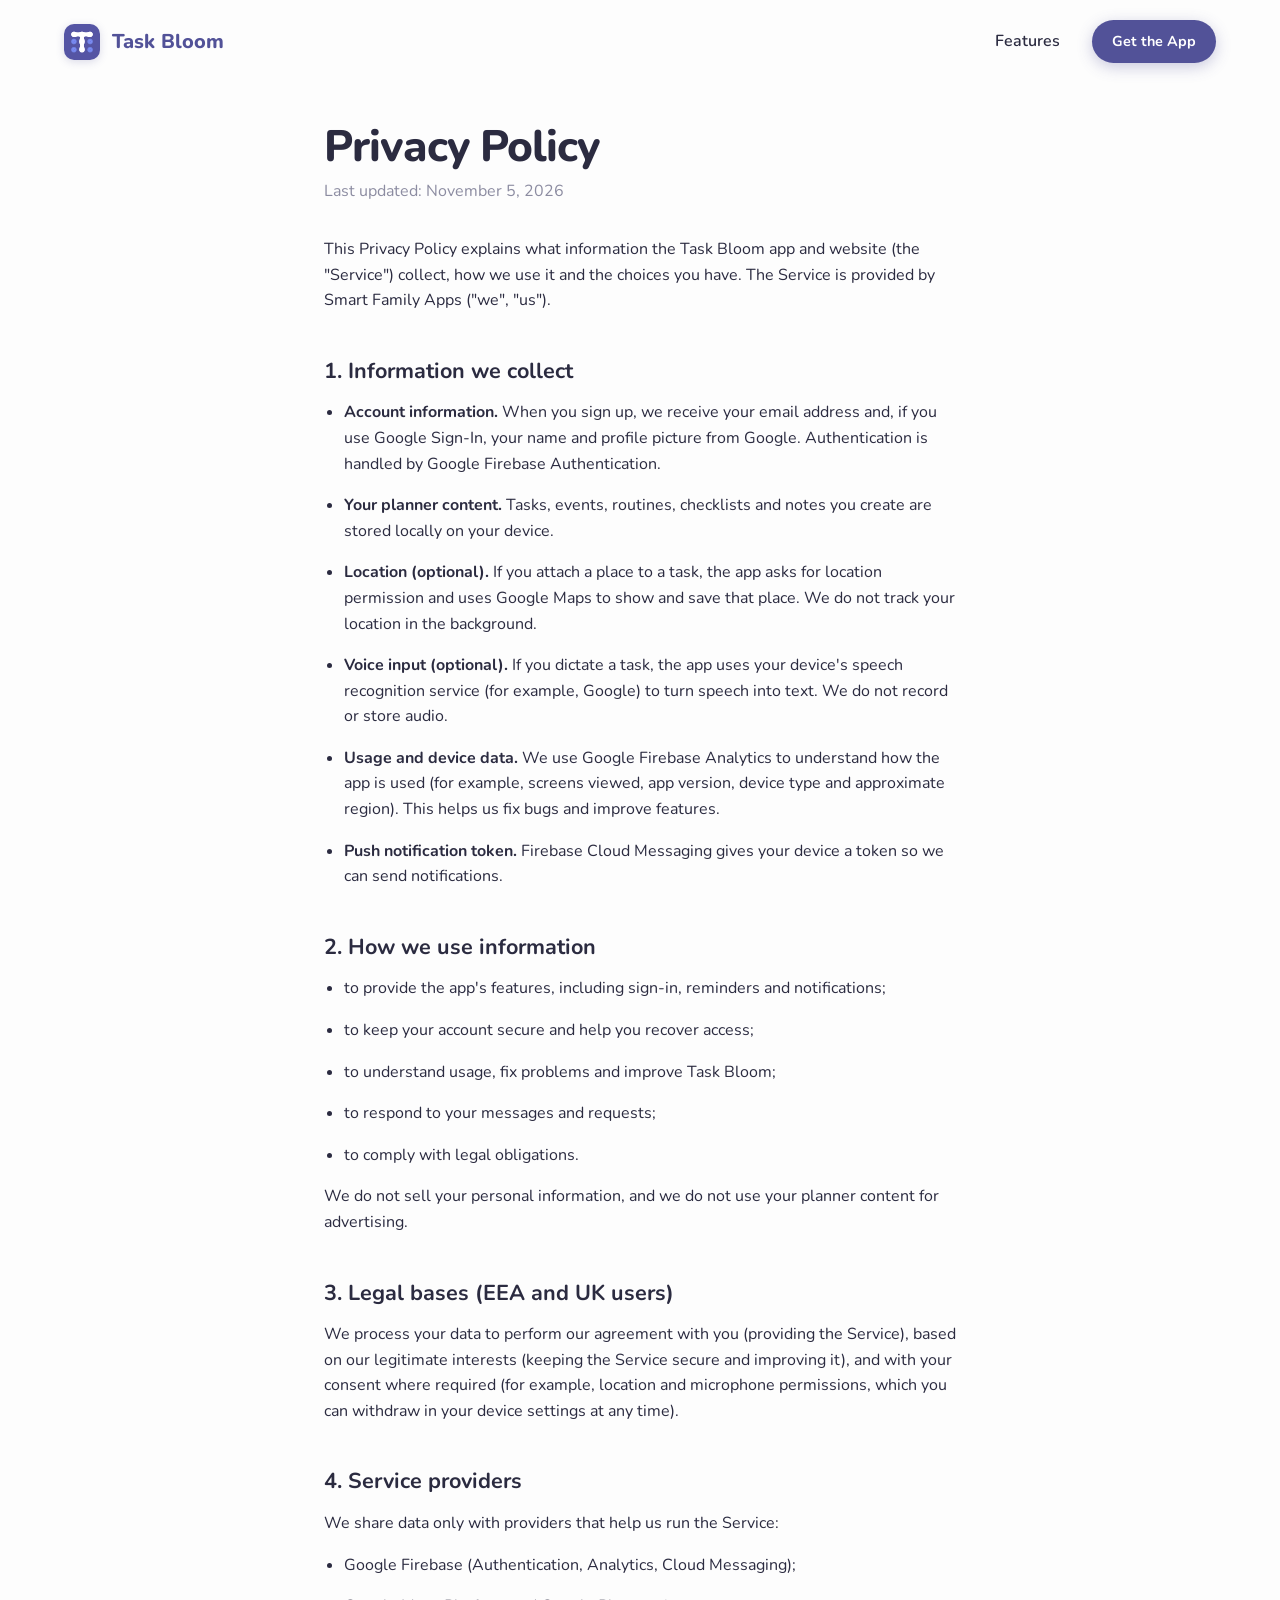
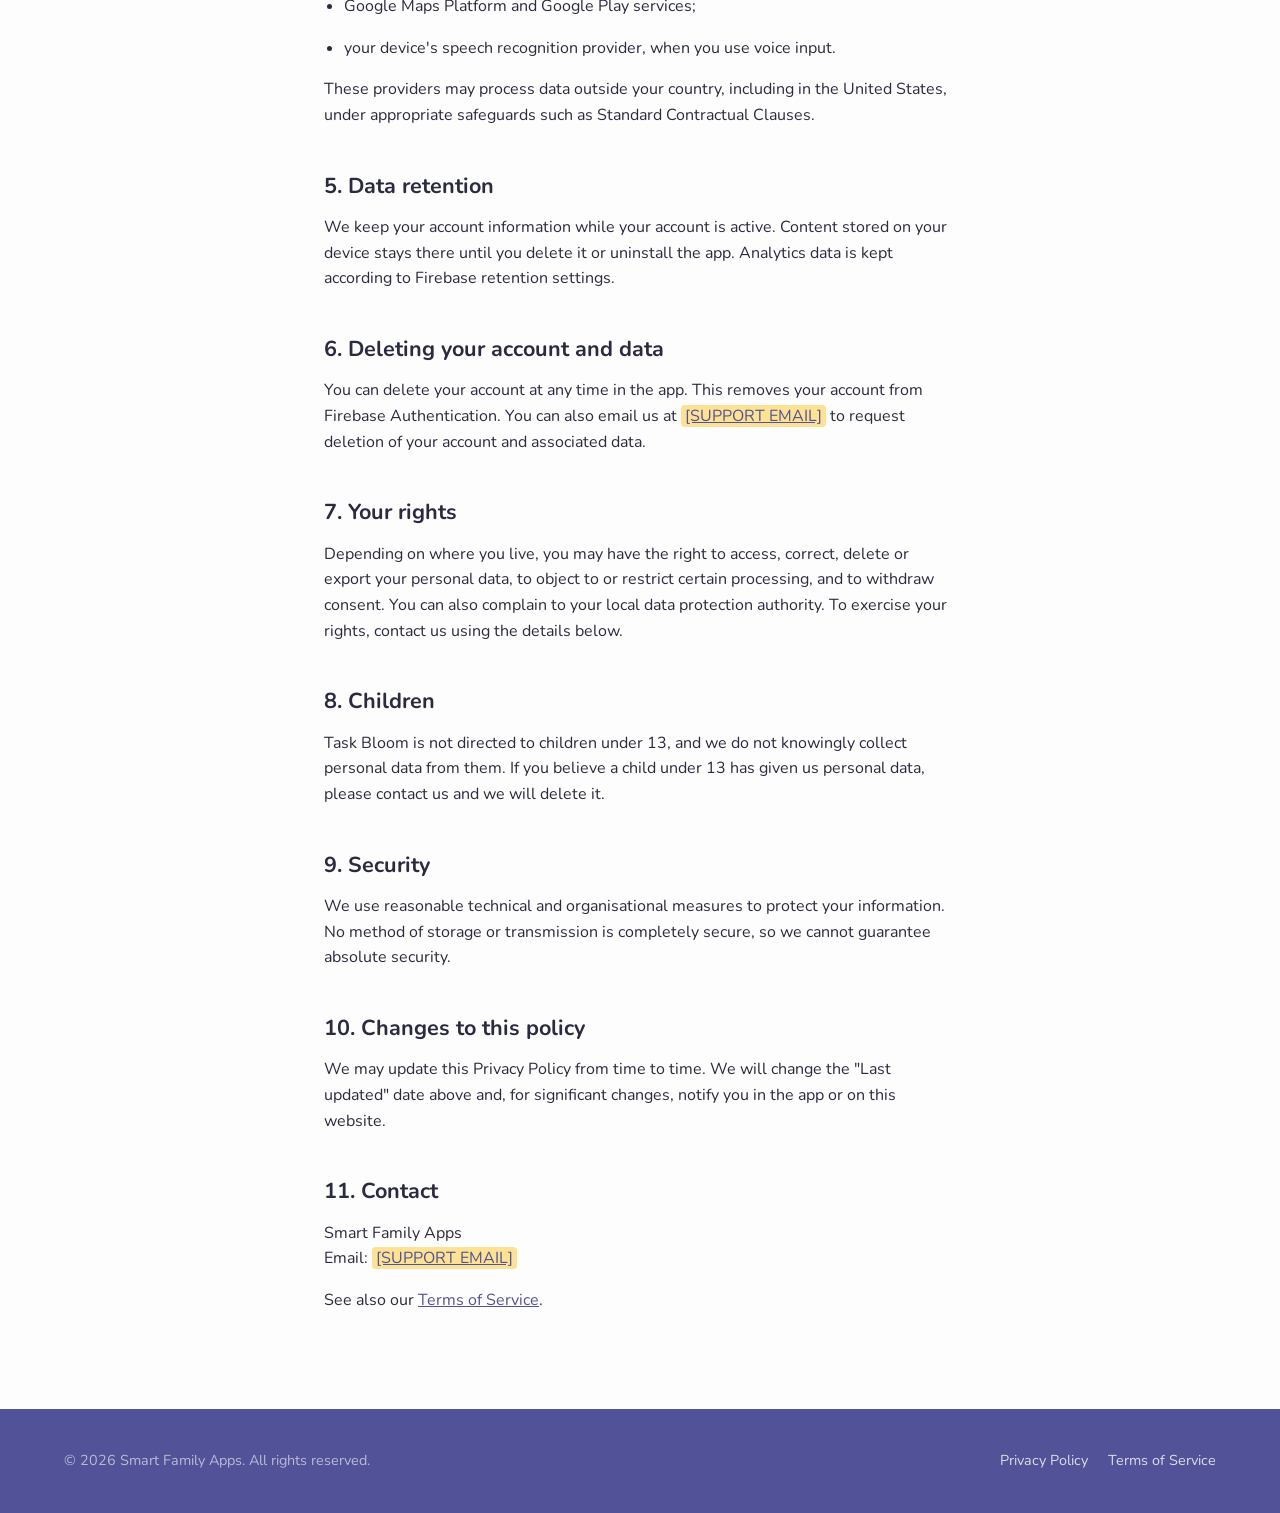
==== privacy.html @ 67cfdfa6 "Add Terms of Service and Privacy Policy pages, fix landing links - Add terms.html and privacy.html s" ====
<!DOCTYPE html>
<html lang="en">
<head>
    <meta charset="UTF-8">
    <meta name="viewport" content="width=device-width, initial-scale=1.0">
    <title>Privacy Policy | Task Bloom</title>
    <meta name="description" content="Privacy Policy for the Task Bloom student planner app.">
    <link rel="icon" type="image/svg+xml" href="logo.svg">
    <link rel="preconnect" href="https://fonts.googleapis.com">
    <link rel="preconnect" href="https://fonts.gstatic.com" crossorigin>
    <link href="https://fonts.googleapis.com/css2?family=Nunito:wght@400;600;700;800&display=swap" rel="stylesheet">
    <link rel="stylesheet" href="style.css?v=3">
</head>
<body>

    <nav class="navbar">
        <a href="index.html" class="logo">
            <img src="logo.svg" alt="Task Bloom" class="app-icon-small-img">
            <span>Task Bloom</span>
        </a>
        <div class="nav-links">
            <a href="index.html#features">Features</a>
            <a href="https://play.google.com/store/apps/details?id=com.smartfamily.studentplanner" target="_blank" rel="noopener" class="btn btn-primary btn-small">Get the App</a>
        </div>
    </nav>

    <main class="legal">
        <h1>Privacy Policy</h1>
        <p class="legal-updated">Last updated: November 5, 2026</p>

        <p>This Privacy Policy explains what information the Task Bloom app and website (the "Service") collect, how we use it and the choices you have. The Service is provided by Smart Family Apps ("we", "us").</p>

        <h2>1. Information we collect</h2>
        <ul>
            <li><strong>Account information.</strong> When you sign up, we receive your email address and, if you use Google Sign-In, your name and profile picture from Google. Authentication is handled by Google Firebase Authentication.</li>
            <li><strong>Your planner content.</strong> Tasks, events, routines, checklists and notes you create are stored locally on your device.</li>
            <li><strong>Location (optional).</strong> If you attach a place to a task, the app asks for location permission and uses Google Maps to show and save that place. We do not track your location in the background.</li>
            <li><strong>Voice input (optional).</strong> If you dictate a task, the app uses your device's speech recognition service (for example, Google) to turn speech into text. We do not record or store audio.</li>
            <li><strong>Usage and device data.</strong> We use Google Firebase Analytics to understand how the app is used (for example, screens viewed, app version, device type and approximate region). This helps us fix bugs and improve features.</li>
            <li><strong>Push notification token.</strong> Firebase Cloud Messaging gives your device a token so we can send notifications.</li>
        </ul>

        <h2>2. How we use information</h2>
        <ul>
            <li>to provide the app's features, including sign-in, reminders and notifications;</li>
            <li>to keep your account secure and help you recover access;</li>
            <li>to understand usage, fix problems and improve Task Bloom;</li>
            <li>to respond to your messages and requests;</li>
            <li>to comply with legal obligations.</li>
        </ul>
        <p>We do not sell your personal information, and we do not use your planner content for advertising.</p>

        <h2>3. Legal bases (EEA and UK users)</h2>
        <p>We process your data to perform our agreement with you (providing the Service), based on our legitimate interests (keeping the Service secure and improving it), and with your consent where required (for example, location and microphone permissions, which you can withdraw in your device settings at any time).</p>

        <h2>4. Service providers</h2>
        <p>We share data only with providers that help us run the Service:</p>
        <ul>
            <li>Google Firebase (Authentication, Analytics, Cloud Messaging);</li>
            <li>Google Maps Platform and Google Play services;</li>
            <li>your device's speech recognition provider, when you use voice input.</li>
        </ul>
        <p>These providers may process data outside your country, including in the United States, under appropriate safeguards such as Standard Contractual Clauses.</p>

        <h2>5. Data retention</h2>
        <p>We keep your account information while your account is active. Content stored on your device stays there until you delete it or uninstall the app. Analytics data is kept according to Firebase retention settings.</p>

        <h2>6. Deleting your account and data</h2>
        <p>You can delete your account at any time in the app. This removes your account from Firebase Authentication. You can also email us at <a href="mailto:support@example.com" class="todo">[SUPPORT EMAIL]</a> to request deletion of your account and associated data.</p>

        <h2>7. Your rights</h2>
        <p>Depending on where you live, you may have the right to access, correct, delete or export your personal data, to object to or restrict certain processing, and to withdraw consent. You can also complain to your local data protection authority. To exercise your rights, contact us using the details below.</p>

        <h2>8. Children</h2>
        <p>Task Bloom is not directed to children under 13, and we do not knowingly collect personal data from them. If you believe a child under 13 has given us personal data, please contact us and we will delete it.</p>

        <h2>9. Security</h2>
        <p>We use reasonable technical and organisational measures to protect your information. No method of storage or transmission is completely secure, so we cannot guarantee absolute security.</p>

        <h2>10. Changes to this policy</h2>
        <p>We may update this Privacy Policy from time to time. We will change the "Last updated" date above and, for significant changes, notify you in the app or on this website.</p>

        <h2>11. Contact</h2>
        <p>Smart Family Apps<br>Email: <a href="mailto:support@example.com" class="todo">[SUPPORT EMAIL]</a></p>

        <p>See also our <a href="terms.html">Terms of Service</a>.</p>
    </main>

    <footer class="legal-footer">
        <div class="footer-bottom">
            <p>&copy; 2026 Smart Family Apps. All rights reserved.</p>
            <div class="footer-links">
                <a href="privacy.html">Privacy Policy</a>
                <a href="terms.html">Terms of Service</a>
            </div>
        </div>
    </footer>

</body>
</html>
---- style.css ----
/* CSS Variables & Global Settings */
:root {
    --primary: #525298;
    --primary-light: #6a6ab5;
    --primary-dark: #3a3a70;
    --bg-light: #fdfdfd;
    --bg-alt: #f4f5f8;
    --text-main: #2b2b40;
    --text-muted: #8c8ca1;
    
    --pink: #ffb8d0;
    --blue: #a3c4f3;
    --yellow: #fde293;
    
    --priority-h: #e53935;
    --priority-m: #f6a11e;
    --priority-l: #4caf50;
    
    --radius-sm: 8px;
    --radius-md: 16px;
    --radius-lg: 24px;
    --radius-pill: 50px;
    
    --shadow-soft: 0 10px 30px rgba(82, 82, 152, 0.08);
    --shadow-float: 0 20px 40px rgba(82, 82, 152, 0.15);
    
    --transition: all 0.3s cubic-bezier(0.25, 0.8, 0.25, 1);
}

* {
    margin: 0;
    padding: 0;
    box-sizing: border-box;
}

html {
    scroll-behavior: smooth;
}

body {
    font-family: 'Nunito', sans-serif;
    color: var(--text-main);
    background-color: var(--bg-light);
    line-height: 1.6;
    overflow-x: hidden;
}

/* Typography */
h1 {
    font-size: clamp(2.5rem, 5vw, 4rem);
    font-weight: 800;
    line-height: 1.1;
    margin-bottom: 1.5rem;
    color: var(--text-main);
    letter-spacing: -1px;
}

h2 {
    font-size: clamp(2rem, 4vw, 3rem);
    font-weight: 700;
    margin-bottom: 1rem;
    color: var(--text-main);
}

h3 {
    font-size: 1.5rem;
    font-weight: 700;
    margin-bottom: 0.5rem;
}

p {
    font-size: 1.125rem;
    color: var(--text-muted);
    margin-bottom: 2rem;
}

.highlight {
    color: var(--primary);
    position: relative;
    display: inline-block;
}
.highlight::after {
    content: '';
    position: absolute;
    bottom: 5px;
    left: 0;
    width: 100%;
    height: 10px;
    background-color: var(--pink);
    opacity: 0.4;
    z-index: -1;
    border-radius: 10px;
}

/* Buttons */
.btn {
    display: inline-flex;
    align-items: center;
    justify-content: center;
    gap: 8px;
    padding: 14px 28px;
    border-radius: var(--radius-pill);
    font-weight: 700;
    font-size: 1rem;
    text-decoration: none;
    transition: var(--transition);
    cursor: pointer;
    border: none;
}

.btn-small {
    padding: 10px 20px;
    font-size: 0.9rem;
}

.btn-large {
    padding: 18px 36px;
    font-size: 1.125rem;
}

.btn-primary {
    background-color: var(--primary);
    color: white;
    box-shadow: 0 4px 15px rgba(82, 82, 152, 0.3);
}

.btn-primary:hover {
    background-color: var(--primary-dark);
    transform: translateY(-2px);
    box-shadow: 0 8px 25px rgba(82, 82, 152, 0.4);
}

.btn-secondary {
    background-color: white;
    color: var(--text-main);
    border: 1px solid #eaeaea;
    box-shadow: var(--shadow-soft);
}

.btn-secondary:hover {
    border-color: var(--primary-light);
    color: var(--primary);
    transform: translateY(-2px);
}

.cta-buttons {
    display: flex;
    gap: 16px;
    flex-wrap: wrap;
}
.cta-buttons.center {
    justify-content: center;
}

/* Navigation */
.navbar {
    display: flex;
    justify-content: space-between;
    align-items: center;
    padding: 20px 5%;
    max-width: 1400px;
    margin: 0 auto;
    position: relative;
    z-index: 100;
}

.logo {
    display: flex;
    align-items: center;
    gap: 12px;
    font-weight: 800;
    font-size: 1.25rem;
    color: var(--primary);
}

.app-icon-small {
    width: 36px;
    height: 36px;
    background-color: var(--primary);
    color: white;
    border-radius: 10px;
    display: flex;
    align-items: center;
    justify-content: center;
    font-size: 1.2rem;
    font-weight: 800;
}

.nav-links {
    display: flex;
    align-items: center;
    gap: 32px;
}

.nav-links a:not(.btn) {
    color: var(--text-main);
    text-decoration: none;
    font-weight: 600;
    transition: var(--transition);
}

.nav-links a:not(.btn):hover {
    color: var(--primary);
}

/* Hero Section */
.hero {
    display: grid;
    grid-template-columns: 1fr 1fr;
    gap: 40px;
    padding: 60px 5% 100px;
    max-width: 1400px;
    margin: 0 auto;
    align-items: center;
}

.hero-content {
    max-width: 600px;
}

.pill {
    display: inline-block;
    padding: 6px 16px;
    background-color: rgba(82, 82, 152, 0.1);
    color: var(--primary);
    border-radius: var(--radius-pill);
    font-size: 0.875rem;
    font-weight: 700;
    margin-bottom: 24px;
}

.social-proof {
    display: flex;
    align-items: center;
    gap: 16px;
    margin-top: 40px;
}

.avatars {
    display: flex;
}

.avatar {
    width: 40px;
    height: 40px;
    border-radius: 50%;
    border: 3px solid white;
    display: flex;
    align-items: center;
    justify-content: center;
    font-weight: 700;
    color: white;
    margin-left: -12px;
}
.avatar:first-child { margin-left: 0; background: var(--pink); }
.avatar:nth-child(2) { background: var(--blue); }
.avatar:nth-child(3) { background: var(--primary-light); }

.social-proof span {
    font-size: 0.9rem;
    font-weight: 600;
    color: var(--text-muted);
}

/* Hero Visual & Phone Mockup */
.hero-visual {
    position: relative;
    display: flex;
    justify-content: center;
    align-items: center;
}

.phone-mockup {
    width: 320px;
    height: 650px;
    background-color: #fff;
    border-radius: 40px;
    box-shadow: var(--shadow-float);
    border: 8px solid #f0f0f0;
    position: relative;
    overflow: hidden;
    animation: float 6s ease-in-out infinite;
}

@keyframes float {
    0% { transform: translateY(0); }
    50% { transform: translateY(-15px); }
    100% { transform: translateY(0); }
}

.phone-screen {
    width: 100%;
    height: 100%;
    background-color: #fbfbfd;
    position: relative;
    display: flex;
    flex-direction: column;
}

/* Mockup UI Elements */
.app-header {
    display: flex;
    justify-content: space-between;
    align-items: center;
    padding: 24px 20px 10px;
}

.user-avatar, .settings-btn {
    width: 40px;
    height: 40px;
    border-radius: 50%;
    border: 1px solid #eaeaea;
    display: flex;
    align-items: center;
    justify-content: center;
    color: var(--text-main);
}

.date-selector {
    display: flex;
    align-items: center;
    gap: 12px;
}
.current-date {
    display: flex;
    flex-direction: column;
    align-items: center;
    line-height: 1.2;
}
.current-date .day {
    font-size: 0.7rem;
    color: var(--text-muted);
}
.current-date strong {
    font-size: 0.9rem;
}

.greeting-section {
    padding: 10px 20px 20px;
    position: relative;
}
.greeting-section h2 {
    font-size: 1.8rem;
    color: var(--primary);
    margin: 0;
    letter-spacing: -0.5px;
}
.greeting-section p {
    font-size: 0.9rem;
    margin: 0;
}
.dot { position: absolute; border-radius: 50%; }
.dot-yellow { width: 8px; height: 8px; background: var(--yellow); top: 10px; right: 80px; }
.dot-blue { width: 12px; height: 12px; background: var(--blue); top: 30px; right: 40px; }
.dot-pink { width: 6px; height: 6px; background: var(--pink); bottom: 10px; right: 50px; }
.dot-pink-small { width: 4px; height: 4px; background: var(--pink); top: 40px; left: 10px; }

.tabs {
    display: flex;
    gap: 12px;
    padding: 0 20px;
    margin-bottom: 20px;
    overflow-x: hidden;
    align-items: center;
}
.tab {
    padding: 8px 16px;
    border-radius: var(--radius-pill);
    font-size: 0.8rem;
    font-weight: 600;
    color: var(--text-muted);
    white-space: nowrap;
}
.tab.active {
    background-color: var(--primary);
    color: white;
}
.trash-btn {
    margin-left: auto;
    width: 32px;
    height: 32px;
    border-radius: 50%;
    border: 1px solid #eaeaea;
    display: flex;
    align-items: center;
    justify-content: center;
}

.task-list {
    flex: 1;
    padding: 0 20px;
    display: flex;
    flex-direction: column;
    gap: 12px;
}
.task-card {
    background: white;
    border-radius: var(--radius-md);
    padding: 16px;
    display: flex;
    align-items: center;
    gap: 12px;
    border: 1px solid rgba(82, 82, 152, 0.05);
    box-shadow: 0 4px 10px rgba(0,0,0,0.02);
}
.checkbox {
    width: 20px;
    height: 20px;
    border-radius: 6px;
    border: 2px solid #ddd;
    display: flex;
    align-items: center;
    justify-content: center;
    color: white;
    font-size: 12px;
}
.checkbox.checked {
    background-color: var(--primary-light);
    border-color: var(--primary-light);
}
.task-info {
    flex: 1;
}
.task-info .category {
    font-size: 0.65rem;
    color: var(--text-muted);
    display: block;
    margin-bottom: 2px;
}
.task-info h4 {
    font-size: 0.9rem;
    font-weight: 700;
    color: var(--primary-dark);
    margin-bottom: 2px;
}
.task-info .date {
    font-size: 0.7rem;
    color: #aaa;
}
.task-meta {
    display: flex;
    flex-direction: column;
    align-items: flex-end;
    gap: 8px;
    color: var(--text-muted);
}
.priority {
    width: 20px;
    height: 20px;
    border-radius: 4px;
    display: flex;
    align-items: center;
    justify-content: center;
    font-size: 0.6rem;
    font-weight: 800;
    color: white;
}
.priority-high { background-color: var(--priority-h); }
.priority-medium { background-color: var(--priority-m); }
.priority-low { background-color: var(--priority-l); }

.bottom-nav {
    background: white;
    border-top: 1px solid #f0f0f0;
    display: flex;
    justify-content: space-around;
    align-items: center;
    padding: 15px 10px 25px;
    border-radius: 30px 30px 0 0;
    position: relative;
}
.nav-item {
    font-size: 1.5rem;
    color: var(--text-muted);
}
.nav-item.active {
    color: var(--primary);
}
.fab {
    width: 56px;
    height: 56px;
    background-color: var(--primary);
    border-radius: 50%;
    color: white;
    display: flex;
    align-items: center;
    justify-content: center;
    font-size: 1.5rem;
    box-shadow: 0 8px 20px rgba(82, 82, 152, 0.4);
    transform: translateY(-20px);
    border: 4px solid #fbfbfd;
}

/* Floating Badges */
.floating-badge {
    position: absolute;
    background: rgba(255, 255, 255, 0.9);
    backdrop-filter: blur(10px);
    padding: 12px 20px;
    border-radius: var(--radius-lg);
    display: flex;
    align-items: center;
    gap: 12px;
    box-shadow: var(--shadow-float);
    font-weight: 700;
    font-size: 0.9rem;
    border: 1px solid rgba(255,255,255,0.5);
    z-index: 10;
}
.badge-1 {
    top: 20%;
    left: -60px;
    animation: float 7s ease-in-out infinite 1s;
}
.badge-2 {
    bottom: 25%;
    right: -40px;
    animation: float 5s ease-in-out infinite 2s;
}
.icon-circle {
    width: 32px;
    height: 32px;
    background: var(--primary-light);
    color: white;
    border-radius: 50%;
    display: flex;
    align-items: center;
    justify-content: center;
}

/* Features Section */
.features {
    padding: 100px 5%;
    background-color: var(--bg-alt);
    text-align: center;
}

.section-header {
    max-width: 600px;
    margin: 0 auto 60px;
}

.feature-grid {
    display: grid;
    grid-template-columns: repeat(auto-fit, minmax(300px, 1fr));
    gap: 30px;
    max-width: 1200px;
    margin: 0 auto;
}

.feature-card {
    background: white;
    padding: 40px 30px;
    border-radius: var(--radius-lg);
    box-shadow: var(--shadow-soft);
    transition: var(--transition);
    text-align: left;
}

.feature-card:hover {
    transform: translateY(-10px);
    box-shadow: var(--shadow-float);
}

.feature-icon {
    width: 60px;
    height: 60px;
    background: rgba(82, 82, 152, 0.1);
    color: var(--primary);
    border-radius: 16px;
    display: flex;
    align-items: center;
    justify-content: center;
    font-size: 2rem;
    margin-bottom: 24px;
}

/* Footer */
footer {
    background-color: var(--primary);
    color: white;
    padding: 80px 5% 40px;
    text-align: center;
}

.footer-content {
    max-width: 800px;
    margin: 0 auto 80px;
}

.app-icon-large {
    width: 100px;
    height: 100px;
    background-color: white;
    border-radius: 24px;
    margin: 0 auto 30px;
    display: flex;
    align-items: center;
    justify-content: center;
    position: relative;
}
.app-icon-large span {
    font-size: 4rem;
    font-weight: 900;
    color: var(--primary);
    font-family: sans-serif;
}
.app-icon-large i {
    position: absolute;
    color: var(--primary-light);
    font-size: 1rem;
}
.mark-1 { top: 20px; left: 15px; }
.mark-2 { top: 20px; right: 15px; }
.mark-3 { bottom: 20px; left: 15px; }
.mark-4 { bottom: 20px; right: 15px; }

.footer-content h2 {
    color: white;
    margin-bottom: 20px;
}
.footer-content p {
    color: rgba(255,255,255,0.8);
}
.footer-content .btn-primary {
    background-color: white;
    color: var(--primary);
}
.footer-content .btn-primary:hover {
    background-color: var(--bg-alt);
}

.footer-bottom {
    border-top: 1px solid rgba(255,255,255,0.1);
    padding-top: 30px;
    display: flex;
    justify-content: space-between;
    align-items: center;
    max-width: 1200px;
    margin: 0 auto;
}
.footer-bottom p {
    margin: 0;
    font-size: 0.9rem;
    color: rgba(255,255,255,0.6);
}
.footer-links {
    display: flex;
    gap: 20px;
}
.footer-links a {
    color: rgba(255,255,255,0.8);
    text-decoration: none;
    font-size: 0.9rem;
    transition: var(--transition);
}
.footer-links a:hover {
    color: white;
}

.app-icon-large-img {
    width: 100px;
    height: 100px;
    border-radius: 24px;
    margin: 0 auto 30px;
    display: block;
    box-shadow: var(--shadow-soft);
}

.app-icon-small-img {
    width: 36px;
    height: 36px;
    border-radius: 10px;
    display: block;
    box-shadow: 0 2px 8px rgba(82, 82, 152, 0.2);
}

/* Responsive */
@media (max-width: 992px) {
    .hero {
        grid-template-columns: 1fr;
        text-align: center;
    }
    .hero-content {
        margin: 0 auto;
    }
    .cta-buttons {
        justify-content: center;
    }
    .social-proof {
        justify-content: center;
    }
    .floating-badge {
        display: none;
    }
}

@media (max-width: 768px) {
    h1 {
        font-size: 2.5rem;
    }
    .nav-links a:not(.btn) {
        display: none;
    }
    .footer-bottom {
        flex-direction: column;
        gap: 20px;
    }
}

/* Legal pages (Terms of Service, Privacy Policy) */
a.logo {
    text-decoration: none;
}

.legal {
    max-width: 760px;
    margin: 0 auto;
    padding: 40px 5% 80px;
}

.legal h1 {
    font-size: clamp(2rem, 4vw, 2.75rem);
    margin-bottom: 0.5rem;
}

.legal h2 {
    font-size: 1.35rem;
    margin: 2.5rem 0 0.75rem;
}

.legal p,
.legal li {
    font-size: 1rem;
    color: var(--text-main);
    margin-bottom: 1rem;
}

.legal ul {
    padding-left: 1.25rem;
    margin-bottom: 1rem;
}

.legal a {
    color: var(--primary);
}

.legal .legal-updated {
    color: var(--text-muted);
    margin-bottom: 2rem;
}

.legal .todo {
    background: var(--yellow);
    border-radius: 4px;
    padding: 0 4px;
}

.legal-footer {
    padding: 40px 5%;
}

.legal-footer .footer-bottom {
    border-top: none;
    padding-top: 0;
}
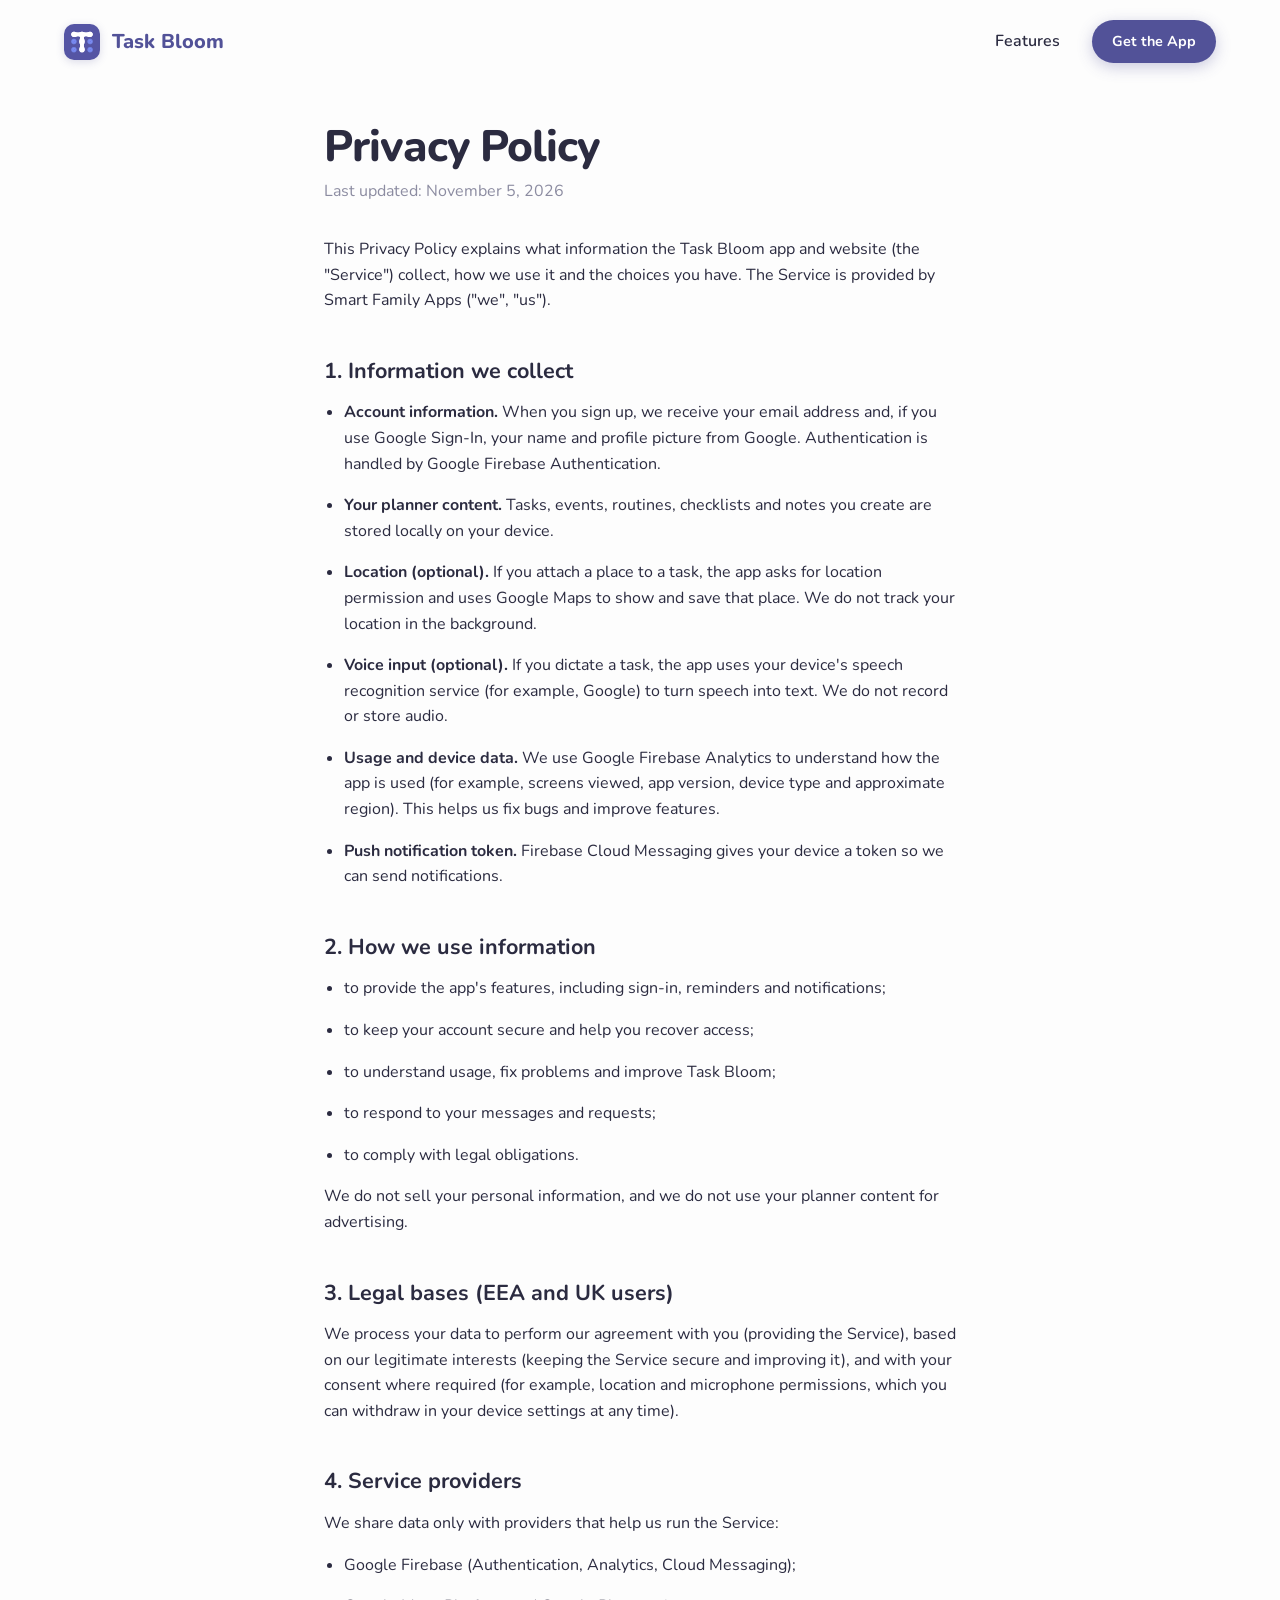
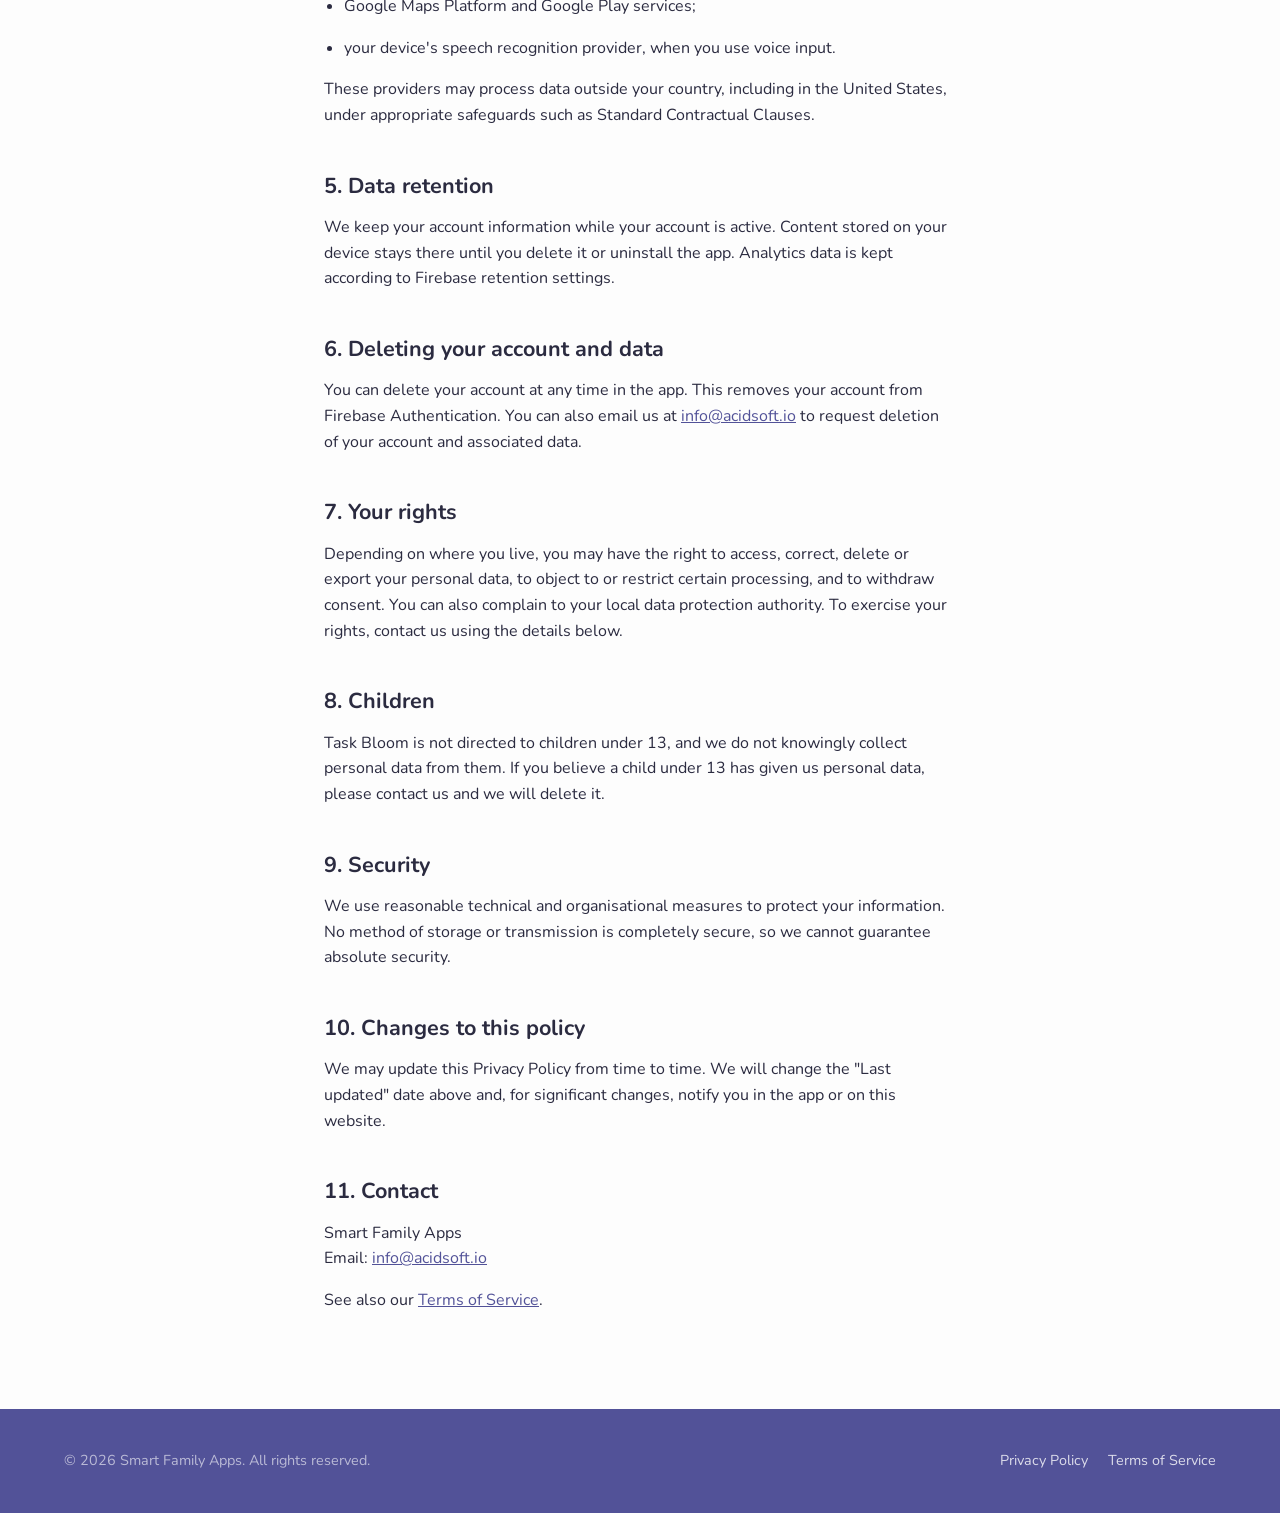
==== commit 88f538d7: "Fill in governing law (Ukraine) and contact email in legal pages Co-Authored-By: Claude Opus 5.5 <no" ====
--- a/privacy.html
+++ b/privacy.html
@@ -66,7 +66,7 @@
         <p>We keep your account information while your account is active. Content stored on your device stays there until you delete it or uninstall the app. Analytics data is kept according to Firebase retention settings.</p>
 
         <h2>6. Deleting your account and data</h2>
-        <p>You can delete your account at any time in the app. This removes your account from Firebase Authentication. You can also email us at <a href="mailto:support@example.com" class="todo">[SUPPORT EMAIL]</a> to request deletion of your account and associated data.</p>
+        <p>You can delete your account at any time in the app. This removes your account from Firebase Authentication. You can also email us at <a href="mailto:info@acidsoft.io">info@acidsoft.io</a> to request deletion of your account and associated data.</p>
 
         <h2>7. Your rights</h2>
         <p>Depending on where you live, you may have the right to access, correct, delete or export your personal data, to object to or restrict certain processing, and to withdraw consent. You can also complain to your local data protection authority. To exercise your rights, contact us using the details below.</p>
@@ -81,7 +81,7 @@
         <p>We may update this Privacy Policy from time to time. We will change the "Last updated" date above and, for significant changes, notify you in the app or on this website.</p>
 
         <h2>11. Contact</h2>
-        <p>Smart Family Apps<br>Email: <a href="mailto:support@example.com" class="todo">[SUPPORT EMAIL]</a></p>
+        <p>Smart Family Apps<br>Email: <a href="mailto:info@acidsoft.io">info@acidsoft.io</a></p>
 
         <p>See also our <a href="terms.html">Terms of Service</a>.</p>
     </main>
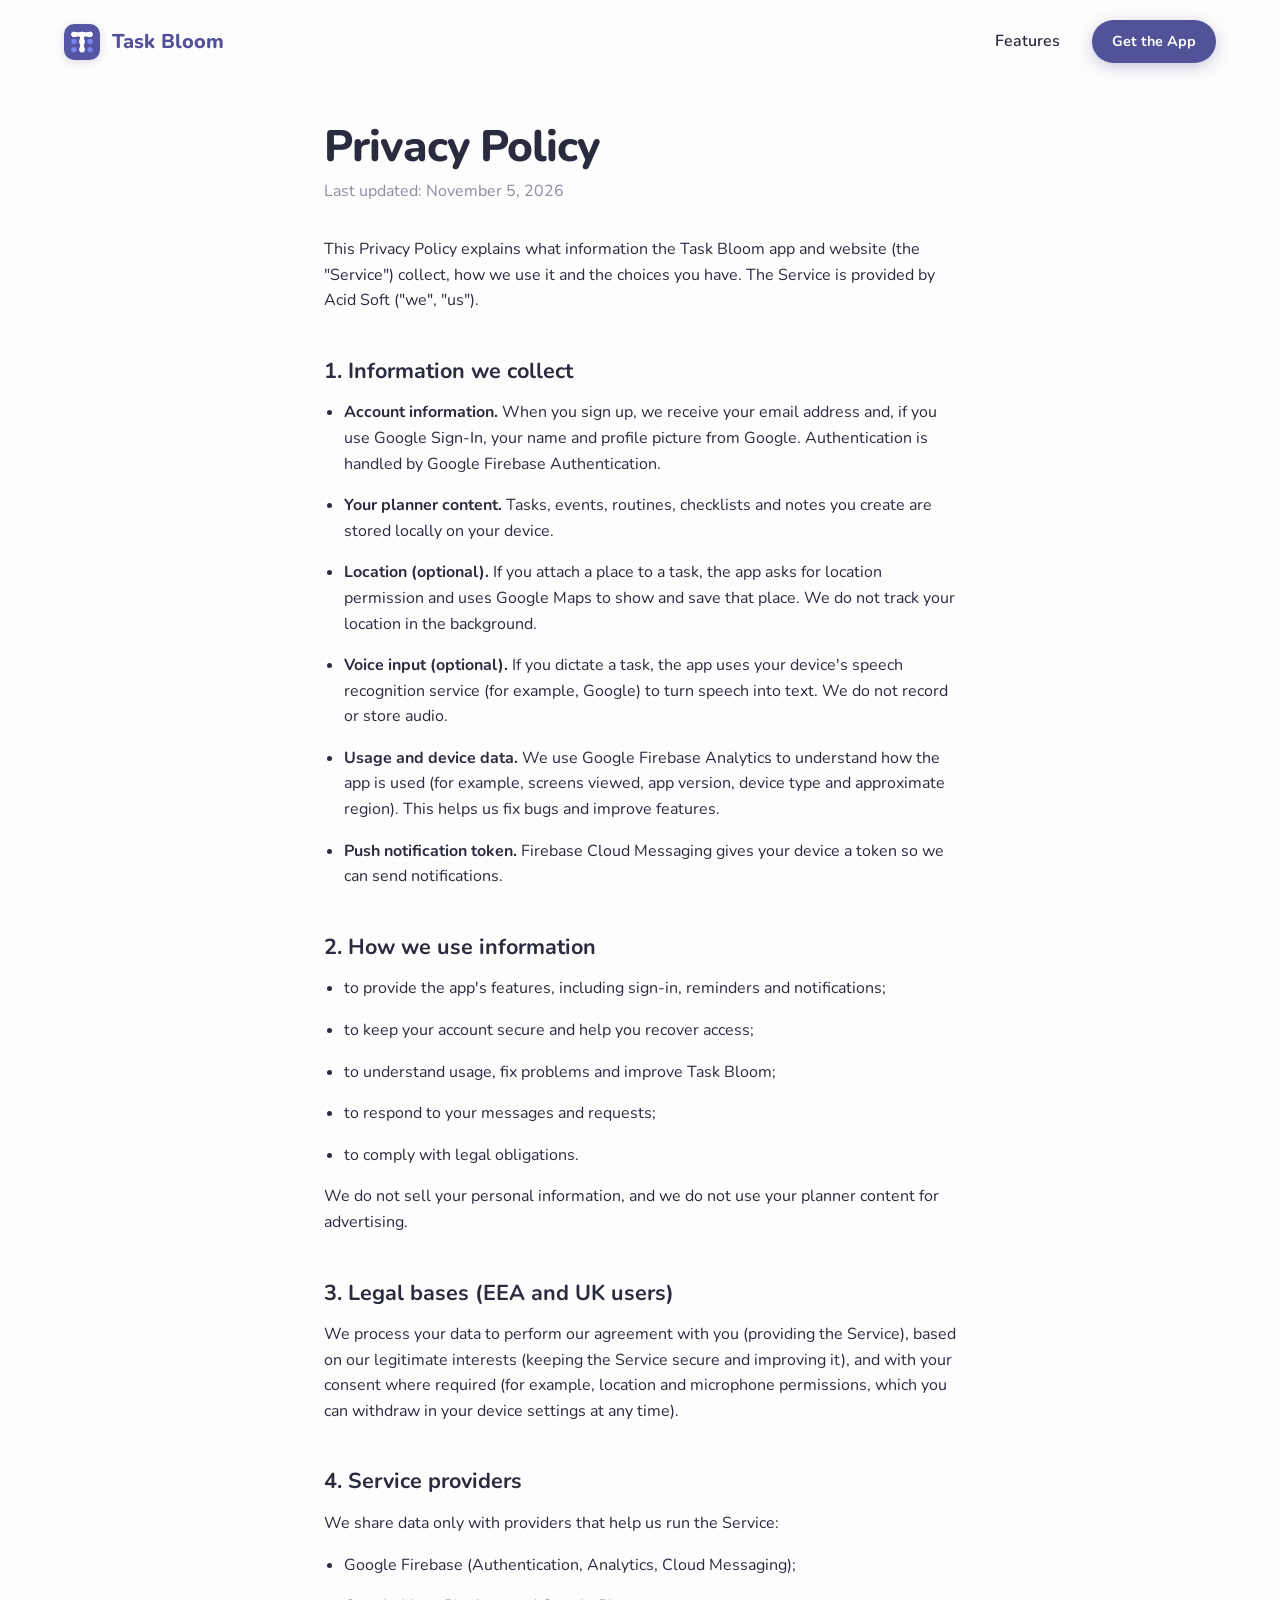
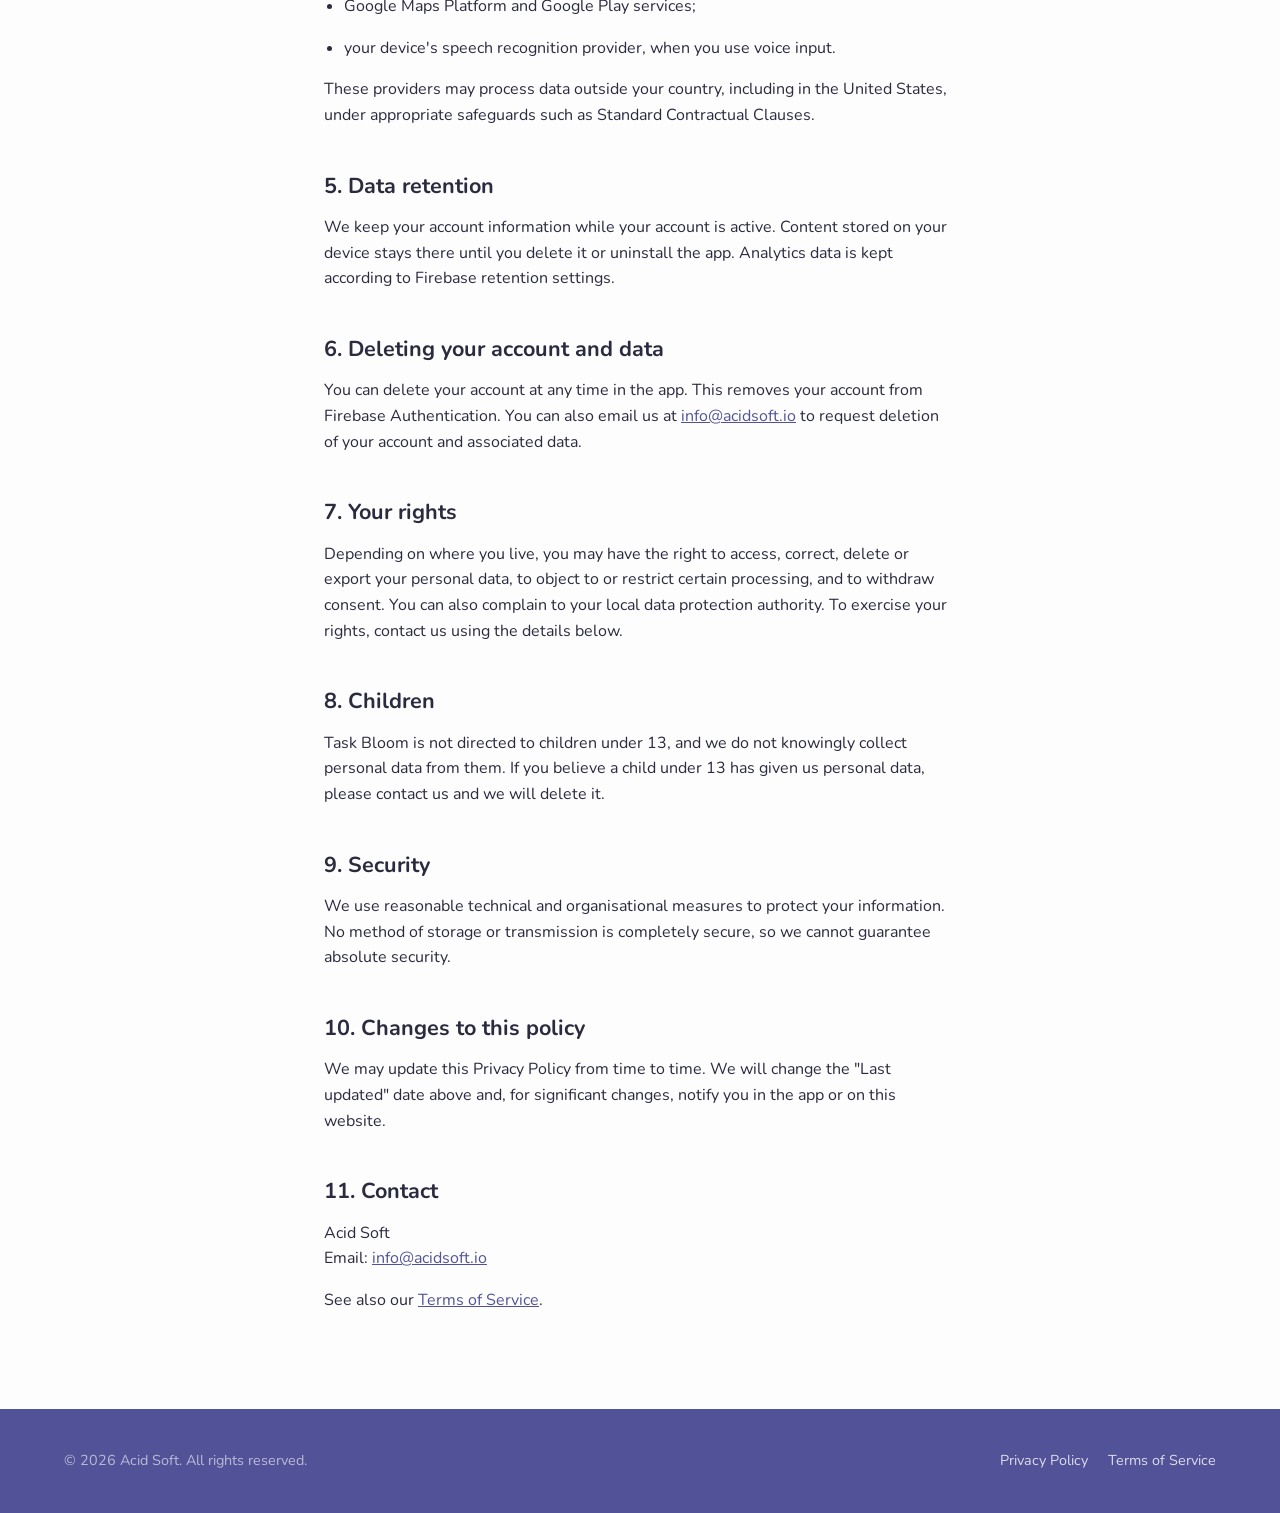
==== commit 38058a90: "Rename company to Acid Soft and remove user count claim - Replace Smart Family Apps with Acid Soft o" ====
--- a/privacy.html
+++ b/privacy.html
@@ -28,7 +28,7 @@
         <h1>Privacy Policy</h1>
         <p class="legal-updated">Last updated: November 5, 2026</p>
 
-        <p>This Privacy Policy explains what information the Task Bloom app and website (the "Service") collect, how we use it and the choices you have. The Service is provided by Smart Family Apps ("we", "us").</p>
+        <p>This Privacy Policy explains what information the Task Bloom app and website (the "Service") collect, how we use it and the choices you have. The Service is provided by Acid Soft ("we", "us").</p>
 
         <h2>1. Information we collect</h2>
         <ul>
@@ -81,14 +81,14 @@
         <p>We may update this Privacy Policy from time to time. We will change the "Last updated" date above and, for significant changes, notify you in the app or on this website.</p>
 
         <h2>11. Contact</h2>
-        <p>Smart Family Apps<br>Email: <a href="mailto:info@acidsoft.io">info@acidsoft.io</a></p>
+        <p>Acid Soft<br>Email: <a href="mailto:info@acidsoft.io">info@acidsoft.io</a></p>
 
         <p>See also our <a href="terms.html">Terms of Service</a>.</p>
     </main>
 
     <footer class="legal-footer">
         <div class="footer-bottom">
-            <p>&copy; 2026 Smart Family Apps. All rights reserved.</p>
+            <p>&copy; 2026 Acid Soft. All rights reserved.</p>
             <div class="footer-links">
                 <a href="privacy.html">Privacy Policy</a>
                 <a href="terms.html">Terms of Service</a>
